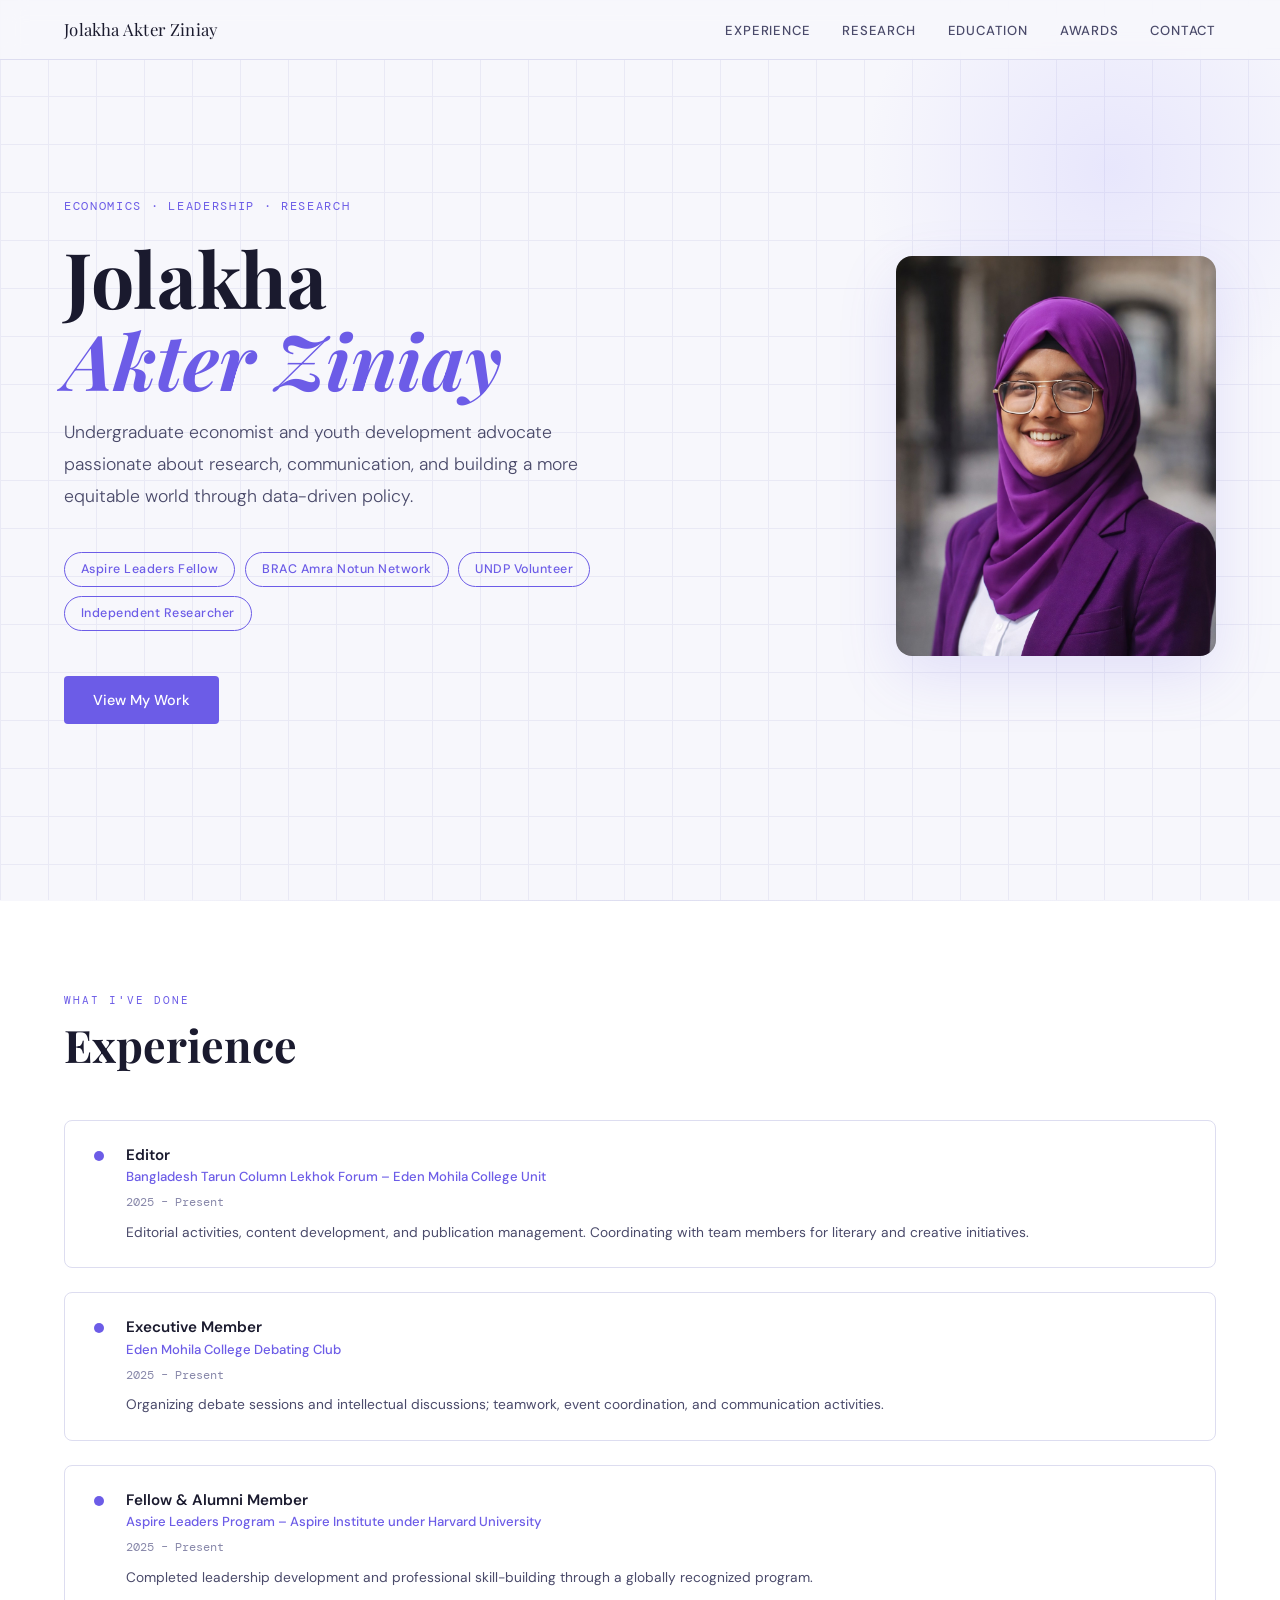
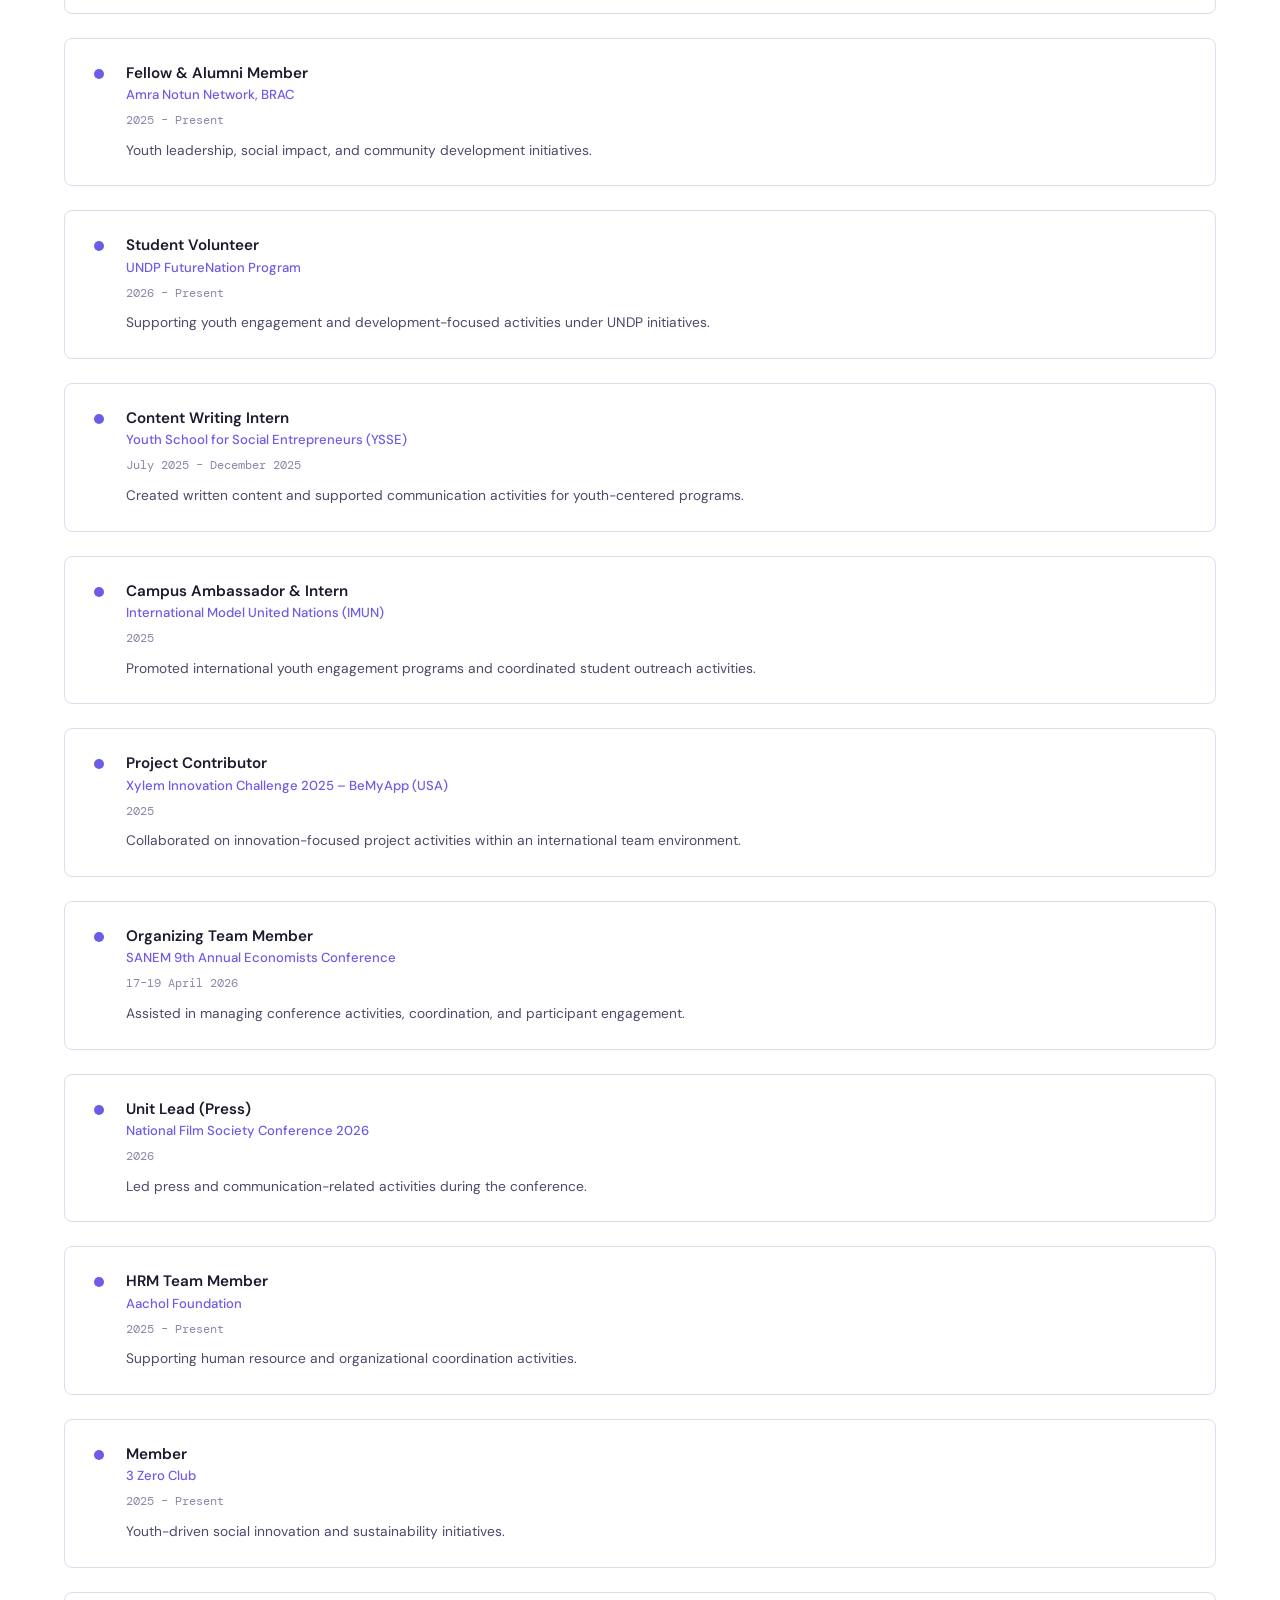
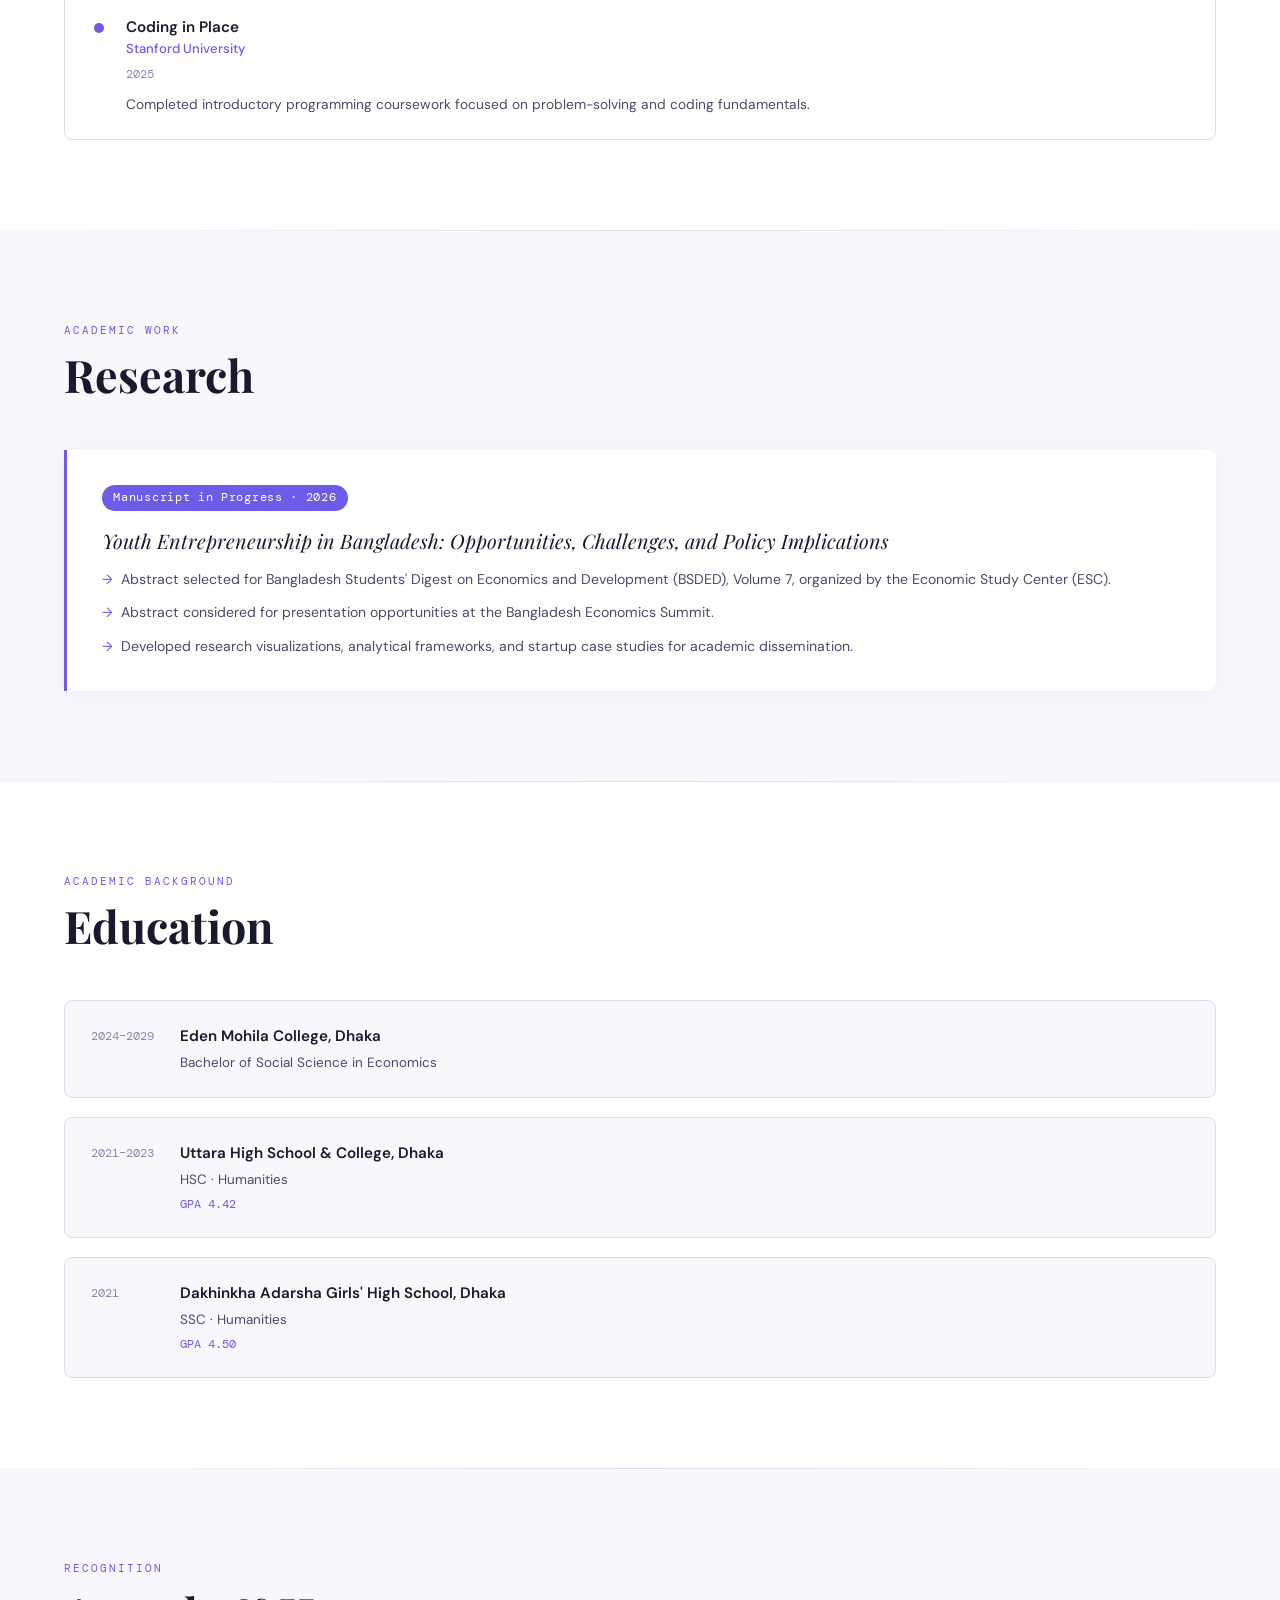
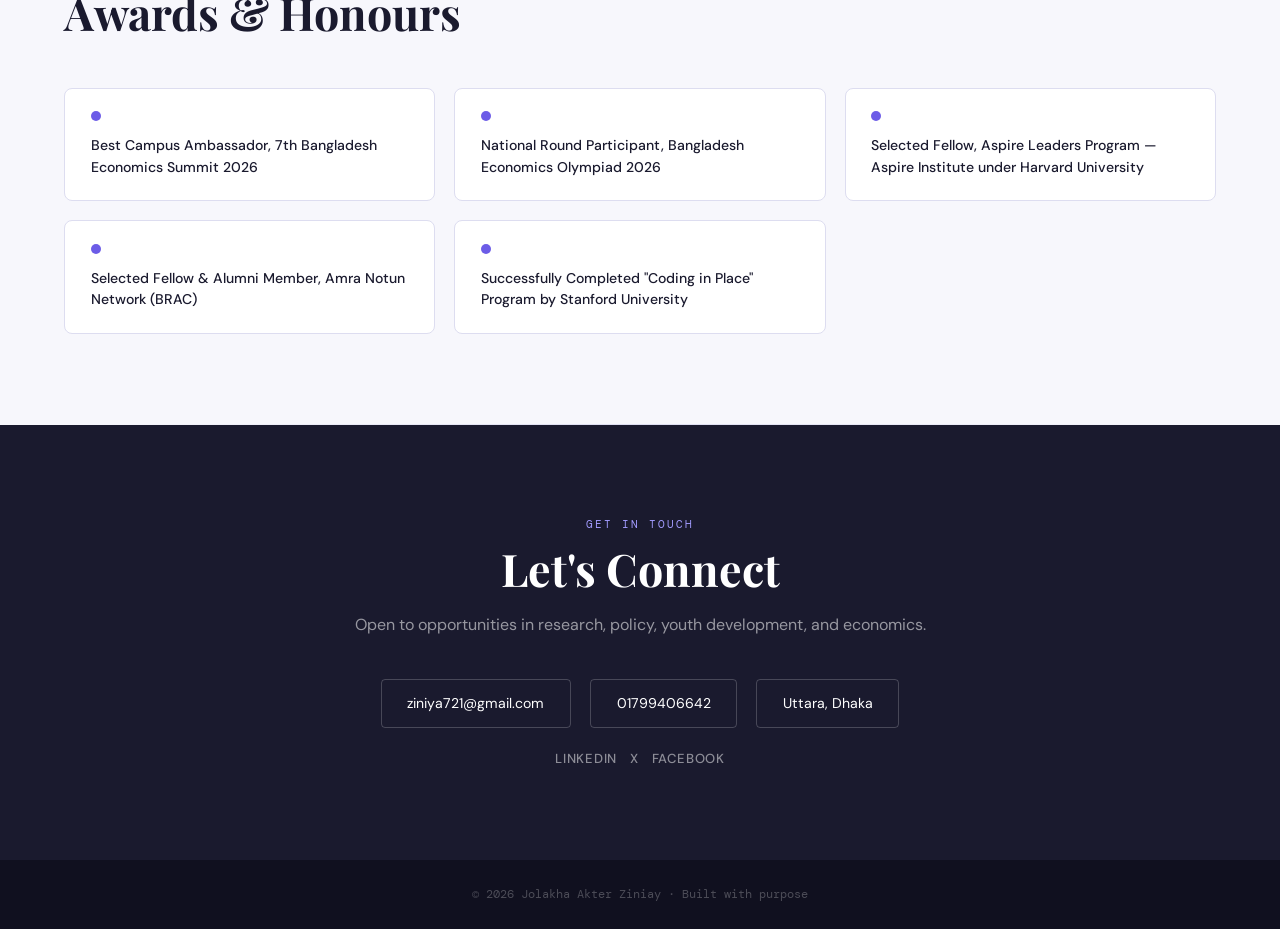
==== index.html @ 8eacd617 "update" ====
<!DOCTYPE html>
<html lang="en">

<head>
  <meta charset="UTF-8" />
  <meta name="viewport" content="width=device-width, initial-scale=1.0" />
  <title>Jolakha Akter Ziniay — Portfolio</title>
  <link
    href="https://fonts.googleapis.com/css2?family=Playfair+Display:ital,wght@0,400;0,700;1,400&family=DM+Sans:wght@300;400;500&family=DM+Mono:wght@400&display=swap"
    rel="stylesheet" />
  <link rel="stylesheet" href="styles.css">
</head>

<body>

  <!-- NAV -->
  <nav>
    <span class="nav-name">Jolakha Akter Ziniay</span>
    <ul class="nav-links">
      <li><a href="#experience">Experience</a></li>
      <li><a href="#research">Research</a></li>
      <li><a href="#education">Education</a></li>
      <li><a href="#awards">Awards</a></li>
      <li><a href="#contact">Contact</a></li>
    </ul>
  </nav>

  <!-- HERO -->
  <section id="hero">
    <div class="hero-bg-grid"></div>
    <div class="hero-accent-blob"></div>
    <div class="hero-content fade-in">
      <p class="hero-eyebrow">Economics · Leadership · Research</p>
      <h1 class="hero-name">Jolakha<br><em>Akter Ziniay</em></h1>
      <p class="hero-tagline">Undergraduate economist and youth development advocate passionate about research,
        communication, and building a more equitable world through data-driven policy.</p>
      <div class="hero-pills">
        <span class="pill">Aspire Leaders Fellow</span>
        <span class="pill">BRAC Amra Notun Network</span>
        <span class="pill">UNDP Volunteer</span>
        <span class="pill">Independent Researcher</span>
      </div>
      <a href="#experience" class="hero-cta">View My Work</a>
    </div>
    <div class="hero-image fade-in">
      <img src="asset/image.jpeg" alt="Jolakha Akter Ziniay">
    </div>
  </section>

  <div class="divider"></div>

  <!-- EXPERIENCE -->
  <section id="experience">
    <p class="section-label">What I've Done</p>
    <h2 class="section-title">Experience</h2>
    <div class="exp-grid">

      <div class="exp-card fade-in">
        <div class="exp-dot"></div>
        <div class="exp-body">
          <div class="exp-role">Editor</div>
          <div class="exp-org">Bangladesh Tarun Column Lekhok Forum – Eden Mohila College Unit</div>
          <div class="exp-date">2025 – Present</div>
          <div class="exp-desc">Editorial activities, content development, and publication management. Coordinating with
            team members for literary and creative initiatives.</div>
        </div>
      </div>

      <div class="exp-card fade-in">
        <div class="exp-dot"></div>
        <div class="exp-body">
          <div class="exp-role">Executive Member</div>
          <div class="exp-org">Eden Mohila College Debating Club</div>
          <div class="exp-date">2025 – Present</div>
          <div class="exp-desc">Organizing debate sessions and intellectual discussions; teamwork, event coordination,
            and communication activities.</div>
        </div>
      </div>

      <div class="exp-card fade-in">
        <div class="exp-dot"></div>
        <div class="exp-body">
          <div class="exp-role">Fellow & Alumni Member</div>
          <div class="exp-org">Aspire Leaders Program – Aspire Institute under Harvard University</div>
          <div class="exp-date">2025 – Present</div>
          <div class="exp-desc">Completed leadership development and professional skill-building through a globally
            recognized program.</div>
        </div>
      </div>

      <div class="exp-card fade-in">
        <div class="exp-dot"></div>
        <div class="exp-body">
          <div class="exp-role">Fellow & Alumni Member</div>
          <div class="exp-org">Amra Notun Network, BRAC</div>
          <div class="exp-date">2025 – Present</div>
          <div class="exp-desc">Youth leadership, social impact, and community development initiatives.</div>
        </div>
      </div>

      <div class="exp-card fade-in">
        <div class="exp-dot"></div>
        <div class="exp-body">
          <div class="exp-role">Student Volunteer</div>
          <div class="exp-org">UNDP FutureNation Program</div>
          <div class="exp-date">2026 – Present</div>
          <div class="exp-desc">Supporting youth engagement and development-focused activities under UNDP initiatives.
          </div>
        </div>
      </div>

      <div class="exp-card fade-in">
        <div class="exp-dot"></div>
        <div class="exp-body">
          <div class="exp-role">Content Writing Intern</div>
          <div class="exp-org">Youth School for Social Entrepreneurs (YSSE)</div>
          <div class="exp-date">July 2025 – December 2025</div>
          <div class="exp-desc">Created written content and supported communication activities for youth-centered
            programs.</div>
        </div>
      </div>

      <div class="exp-card fade-in">
        <div class="exp-dot"></div>
        <div class="exp-body">
          <div class="exp-role">Campus Ambassador & Intern</div>
          <div class="exp-org">International Model United Nations (IMUN)</div>
          <div class="exp-date">2025</div>
          <div class="exp-desc">Promoted international youth engagement programs and coordinated student outreach
            activities.</div>
        </div>
      </div>

      <div class="exp-card fade-in">
        <div class="exp-dot"></div>
        <div class="exp-body">
          <div class="exp-role">Project Contributor</div>
          <div class="exp-org">Xylem Innovation Challenge 2025 – BeMyApp (USA)</div>
          <div class="exp-date">2025</div>
          <div class="exp-desc">Collaborated on innovation-focused project activities within an international team
            environment.</div>
        </div>
      </div>

      <div class="exp-card fade-in">
        <div class="exp-dot"></div>
        <div class="exp-body">
          <div class="exp-role">Organizing Team Member</div>
          <div class="exp-org">SANEM 9th Annual Economists Conference</div>
          <div class="exp-date">17–19 April 2026</div>
          <div class="exp-desc">Assisted in managing conference activities, coordination, and participant engagement.
          </div>
        </div>
      </div>

      <div class="exp-card fade-in">
        <div class="exp-dot"></div>
        <div class="exp-body">
          <div class="exp-role">Unit Lead (Press)</div>
          <div class="exp-org">National Film Society Conference 2026</div>
          <div class="exp-date">2026</div>
          <div class="exp-desc">Led press and communication-related activities during the conference.</div>
        </div>
      </div>

      <div class="exp-card fade-in">
        <div class="exp-dot"></div>
        <div class="exp-body">
          <div class="exp-role">HRM Team Member</div>
          <div class="exp-org">Aachol Foundation</div>
          <div class="exp-date">2025 – Present</div>
          <div class="exp-desc">Supporting human resource and organizational coordination activities.</div>
        </div>
      </div>

      <div class="exp-card fade-in">
        <div class="exp-dot"></div>
        <div class="exp-body">
          <div class="exp-role">Member</div>
          <div class="exp-org">3 Zero Club</div>
          <div class="exp-date">2025 – Present</div>
          <div class="exp-desc">Youth-driven social innovation and sustainability initiatives.</div>
        </div>
      </div>

      <div class="exp-card fade-in">
        <div class="exp-dot"></div>
        <div class="exp-body">
          <div class="exp-role">Coding in Place</div>
          <div class="exp-org">Stanford University</div>
          <div class="exp-date">2025</div>
          <div class="exp-desc">Completed introductory programming coursework focused on problem-solving and coding
            fundamentals.</div>
        </div>
      </div>

    </div>
  </section>

  <div class="divider"></div>

  <!-- RESEARCH -->
  <section id="research">
    <p class="section-label">Academic Work</p>
    <h2 class="section-title">Research</h2>
    <div class="research-card fade-in">
      <span class="research-status">Manuscript in Progress · 2026</span>
      <p class="research-title">Youth Entrepreneurship in Bangladesh: Opportunities, Challenges, and Policy Implications
      </p>
      <ul class="research-points">
        <li>Abstract selected for Bangladesh Students' Digest on Economics and Development (BSDED), Volume 7, organized
          by the Economic Study Center (ESC).</li>
        <li>Abstract considered for presentation opportunities at the Bangladesh Economics Summit.</li>
        <li>Developed research visualizations, analytical frameworks, and startup case studies for academic
          dissemination.</li>
      </ul>
    </div>
  </section>

  <div class="divider"></div>

  <!-- EDUCATION -->
  <section id="education">
    <p class="section-label">Academic Background</p>
    <h2 class="section-title">Education</h2>
    <div class="edu-list">

      <div class="edu-item fade-in">
        <div class="edu-year">2024–2029</div>
        <div>
          <div class="edu-school">Eden Mohila College, Dhaka</div>
          <div class="edu-degree">Bachelor of Social Science in Economics</div>
        </div>
      </div>

      <div class="edu-item fade-in">
        <div class="edu-year">2021–2023</div>
        <div>
          <div class="edu-school">Uttara High School & College, Dhaka</div>
          <div class="edu-degree">HSC · Humanities</div>
          <div class="edu-gpa">GPA 4.42</div>
        </div>
      </div>

      <div class="edu-item fade-in">
        <div class="edu-year">2021</div>
        <div>
          <div class="edu-school">Dakhinkha Adarsha Girls' High School, Dhaka</div>
          <div class="edu-degree">SSC · Humanities</div>
          <div class="edu-gpa">GPA 4.50</div>
        </div>
      </div>

    </div>
  </section>

  <div class="divider"></div>

  <!-- AWARDS -->
  <section id="awards">
    <p class="section-label">Recognition</p>
    <h2 class="section-title">Awards & Honours</h2>
    <div class="awards-grid">
      <div class="award-card fade-in">
        <div class="award-icon"></div>
        <div class="award-text">Best Campus Ambassador, 7th Bangladesh Economics Summit 2026</div>
      </div>
      <div class="award-card fade-in">
        <div class="award-icon"></div>
        <div class="award-text">National Round Participant, Bangladesh Economics Olympiad 2026</div>
      </div>
      <div class="award-card fade-in">
        <div class="award-icon"></div>
        <div class="award-text">Selected Fellow, Aspire Leaders Program — Aspire Institute under Harvard University
        </div>
      </div>
      <div class="award-card fade-in">
        <div class="award-icon"></div>
        <div class="award-text">Selected Fellow & Alumni Member, Amra Notun Network (BRAC)</div>
      </div>
      <div class="award-card fade-in">
        <div class="award-icon"></div>
        <div class="award-text">Successfully Completed "Coding in Place" Program by Stanford University</div>
      </div>
    </div>
  </section>

  <div class="divider"></div>

  <!-- CONTACT -->
  <section id="contact">
    <p class="section-label">Get in Touch</p>
    <h2 class="section-title">Let's Connect</h2>
    <p class="contact-sub">Open to opportunities in research, policy, youth development, and economics.</p>
    <div class="contact-links">
      <a href="mailto:ziniya721@gmail.com" class="contact-link">ziniya721@gmail.com</a>
      <a href="tel:+8801799406642" class="contact-link">01799406642</a>
      <a href="#" class="contact-link">Uttara, Dhaka</a>
    </div>
    <div class="social-links">
      <a href="https://www.linkedin.com/in/jolakha-akter-ziniay-236973343/" class="social-link" aria-label="LinkedIn"
        target="_blank">LinkedIn</a>
      <a href="#" class="social-link" aria-label="Twitter / X">X</a>
      <a href="https://www.facebook.com/jolakha.akter.ziniay" class="social-link" aria-label="Facebook"
        target="_blank">Facebook</a>
    </div>
  </section>

  <footer>
    © 2026 Jolakha Akter Ziniay · Built with purpose
  </footer>

  <script>
    const observer = new IntersectionObserver((entries) => {
      entries.forEach(e => {
        if (e.isIntersecting) {
          e.target.classList.add('visible');
          observer.unobserve(e.target);
        }
      });
    }, { threshold: 0.1 });

    document.querySelectorAll('.fade-in').forEach(el => observer.observe(el));

    // Trigger hero immediately
    document.querySelector('#hero .fade-in').classList.add('visible');
  </script>
</body>

</html>
---- styles.css ----
*, *::before, *::after { box-sizing: border-box; margin: 0; padding: 0; }

:root {
  --ink:       #1a1a2e;
  --soft:      #4a4a6a;
  --muted:     #8888aa;
  --line:      #ddddf0;
  --accent:    #6c5ce7;
  --accent2:   #a29bfe;
  --bg:        #f7f7fc;
  --white:     #ffffff;
  --card:      #ffffff;
}

html { scroll-behavior: smooth; }

body {
  font-family: 'DM Sans', sans-serif;
  background: var(--bg);
  color: var(--ink);
  font-size: 16px;
  line-height: 1.7;
}

/* NAV */
nav {
  position: fixed; top: 0; left: 0; right: 0; z-index: 100;
  background: rgba(247,247,252,0.88);
  backdrop-filter: blur(12px);
  border-bottom: 1px solid var(--line);
  display: flex; align-items: center; justify-content: space-between;
  padding: 0 5%;
  height: 60px;
}
.nav-name {
  font-family: 'Playfair Display', serif;
  font-size: 1.05rem;
  color: var(--ink);
  letter-spacing: 0.02em;
}
.nav-links { display: flex; gap: 2rem; list-style: none; }
.nav-links a {
  text-decoration: none;
  font-size: 0.82rem;
  font-weight: 500;
  color: var(--soft);
  letter-spacing: 0.06em;
  text-transform: uppercase;
  transition: color 0.2s;
}
.nav-links a:hover { color: var(--accent); }

/* HERO */
#hero {
  min-height: 100vh;
  display: flex; align-items: center;
  padding: 80px 5% 60px;
  position: relative;
  overflow: hidden;
}
.hero-bg-grid {
  position: absolute; inset: 0; z-index: 0;
  background-image:
    linear-gradient(var(--line) 1px, transparent 1px),
    linear-gradient(90deg, var(--line) 1px, transparent 1px);
  background-size: 48px 48px;
  opacity: 0.5;
}
.hero-accent-blob {
  position: absolute; top: -80px; right: -80px;
  width: 500px; height: 500px; border-radius: 50%;
  background: radial-gradient(circle, var(--accent2) 0%, transparent 70%);
  opacity: 0.18; z-index: 0;
}
.hero-content { position: relative; z-index: 1; max-width: 640px; }
.hero-image {
  position: relative;
  z-index: 1;
  margin-left: auto;
  flex-shrink: 0;
}
.hero-image img {
  width: 320px;
  height: 400px;
  object-fit: cover;
  border-radius: 16px;
  box-shadow: 0 20px 60px rgba(108,92,231,0.15);
}
.hero-eyebrow {
  font-family: 'DM Mono', monospace;
  font-size: 0.75rem;
  color: var(--accent);
  letter-spacing: 0.14em;
  text-transform: uppercase;
  margin-bottom: 1.2rem;
}
.hero-name {
  font-family: 'Playfair Display', serif;
  font-size: clamp(2.8rem, 6vw, 5rem);
  line-height: 1.08;
  color: var(--ink);
  margin-bottom: 1rem;
}
.hero-name em {
  font-style: italic;
  color: var(--accent);
}
.hero-tagline {
  font-size: 1.1rem;
  color: var(--soft);
  font-weight: 300;
  max-width: 520px;
  margin-bottom: 2.5rem;
  line-height: 1.8;
}
.hero-pills { display: flex; flex-wrap: wrap; gap: 0.6rem; margin-bottom: 2.8rem; }
.pill {
  padding: 0.35rem 1rem;
  border: 1px solid var(--accent);
  border-radius: 100px;
  font-size: 0.78rem;
  color: var(--accent);
  font-weight: 500;
  letter-spacing: 0.04em;
}
.hero-cta {
  display: inline-flex; align-items: center; gap: 0.6rem;
  background: var(--accent);
  color: #fff;
  padding: 0.75rem 1.8rem;
  border-radius: 4px;
  text-decoration: none;
  font-weight: 500;
  font-size: 0.9rem;
  transition: background 0.2s, transform 0.2s;
}
.hero-cta:hover { background: #5a4bd1; transform: translateY(-2px); }

/* SECTIONS */
section { padding: 90px 5%; }
.section-label {
  font-family: 'DM Mono', monospace;
  font-size: 0.7rem;
  letter-spacing: 0.18em;
  text-transform: uppercase;
  color: var(--accent);
  margin-bottom: 0.5rem;
}
.section-title {
  font-family: 'Playfair Display', serif;
  font-size: clamp(1.8rem, 3.5vw, 2.8rem);
  color: var(--ink);
  margin-bottom: 3rem;
  line-height: 1.2;
}

/* EXPERIENCE */
#experience { background: var(--white); }
.exp-grid { display: grid; gap: 1.5rem; }
.exp-card {
  border: 1px solid var(--line);
  border-radius: 8px;
  padding: 1.5rem 1.8rem;
  background: var(--card);
  display: grid;
  grid-template-columns: auto 1fr;
  gap: 1rem 1.4rem;
  align-items: start;
  transition: border-color 0.2s, box-shadow 0.2s;
}
.exp-card:hover {
  border-color: var(--accent2);
  box-shadow: 0 4px 24px rgba(108,92,231,0.08);
}
.exp-dot {
  width: 10px; height: 10px; border-radius: 50%;
  background: var(--accent);
  margin-top: 6px;
  flex-shrink: 0;
}
.exp-role {
  font-weight: 600;
  font-size: 0.95rem;
  color: var(--ink);
  line-height: 1.4;
}
.exp-org {
  font-size: 0.82rem;
  color: var(--accent);
  font-weight: 500;
  margin-bottom: 0.3rem;
}
.exp-date {
  font-family: 'DM Mono', monospace;
  font-size: 0.72rem;
  color: var(--muted);
  margin-bottom: 0.5rem;
}
.exp-desc {
  font-size: 0.86rem;
  color: var(--soft);
  line-height: 1.65;
}

/* RESEARCH */
#research { background: var(--bg); }
.research-card {
  border-left: 3px solid var(--accent);
  padding: 2rem 2.2rem;
  background: var(--white);
  border-radius: 0 8px 8px 0;
  box-shadow: 0 2px 20px rgba(108,92,231,0.06);
}
.research-title {
  font-family: 'Playfair Display', serif;
  font-size: 1.25rem;
  font-style: italic;
  color: var(--ink);
  margin-bottom: 0.8rem;
  line-height: 1.4;
}
.research-status {
  display: inline-block;
  background: var(--accent);
  color: #fff;
  font-size: 0.72rem;
  padding: 0.2rem 0.7rem;
  border-radius: 100px;
  font-family: 'DM Mono', monospace;
  letter-spacing: 0.06em;
  margin-bottom: 1rem;
}
.research-points { list-style: none; display: flex; flex-direction: column; gap: 0.6rem; }
.research-points li {
  font-size: 0.88rem;
  color: var(--soft);
  padding-left: 1.2rem;
  position: relative;
}
.research-points li::before {
  content: '→';
  position: absolute; left: 0;
  color: var(--accent);
  font-size: 0.85rem;
}

/* EDUCATION */
#education { background: var(--white); }
.edu-list { display: flex; flex-direction: column; gap: 1.2rem; }
.edu-item {
  display: flex; align-items: flex-start; gap: 1.2rem;
  padding: 1.4rem 1.6rem;
  border: 1px solid var(--line);
  border-radius: 8px;
  background: var(--bg);
}
.edu-year {
  font-family: 'DM Mono', monospace;
  font-size: 0.72rem;
  color: var(--muted);
  min-width: 70px;
  margin-top: 3px;
}
.edu-school {
  font-weight: 600;
  color: var(--ink);
  font-size: 0.95rem;
}
.edu-degree {
  font-size: 0.84rem;
  color: var(--soft);
  margin-top: 0.15rem;
}
.edu-gpa {
  font-family: 'DM Mono', monospace;
  font-size: 0.72rem;
  color: var(--accent);
  margin-top: 0.2rem;
}

/* AWARDS */
#awards { background: var(--bg); }
.awards-grid { display: grid; grid-template-columns: repeat(auto-fill, minmax(280px, 1fr)); gap: 1.2rem; }
.award-card {
  background: var(--white);
  border: 1px solid var(--line);
  border-radius: 8px;
  padding: 1.4rem 1.6rem;
  transition: transform 0.2s, box-shadow 0.2s;
}
.award-card:hover {
  transform: translateY(-4px);
  box-shadow: 0 8px 32px rgba(108,92,231,0.1);
}
.award-icon {
  width: 10px;
  height: 10px;
  border-radius: 50%;
  background: var(--accent);
  margin-bottom: 0.9rem;
}
.award-text {
  font-size: 0.88rem;
  color: var(--ink);
  font-weight: 500;
  line-height: 1.5;
}

/* CONTACT */
#contact {
  background: var(--ink);
  color: #fff;
  text-align: center;
}
#contact .section-label { color: var(--accent2); }
#contact .section-title { color: #fff; margin-bottom: 1rem; }
.contact-sub {
  font-size: 1rem;
  color: rgba(255,255,255,0.55);
  margin-bottom: 2.5rem;
}
.contact-links { display: flex; gap: 1.2rem; justify-content: center; flex-wrap: wrap; }
.contact-link {
  display: inline-flex; align-items: center; gap: 0.5rem;
  padding: 0.75rem 1.6rem;
  border: 1px solid rgba(255,255,255,0.2);
  border-radius: 4px;
  color: #fff;
  text-decoration: none;
  font-size: 0.88rem;
  font-weight: 400;
  transition: background 0.2s, border-color 0.2s;
}
.contact-link:hover {
  background: rgba(255,255,255,0.08);
  border-color: var(--accent2);
}
.social-links {
  display: flex;
  gap: 0.8rem;
  justify-content: center;
  margin-top: 1.2rem;
}
.social-link {
  color: rgba(255,255,255,0.5);
  text-decoration: none;
  font-size: 0.82rem;
  font-weight: 500;
  letter-spacing: 0.06em;
  text-transform: uppercase;
  transition: color 0.2s;
}
.social-link:hover { color: var(--accent2); }

/* FOOTER */
footer {
  background: #10101f;
  text-align: center;
  padding: 1.5rem;
  font-size: 0.78rem;
  color: rgba(255,255,255,0.25);
  font-family: 'DM Mono', monospace;
}

/* DIVIDER */
.divider {
  height: 1px;
  background: linear-gradient(90deg, transparent, var(--line), transparent);
  margin: 0 5%;
}

/* FADE IN */
.fade-in { opacity: 0; transform: translateY(24px); transition: opacity 0.6s ease, transform 0.6s ease; }
.fade-in.visible { opacity: 1; transform: none; }

@media (max-width: 900px) {
  #hero { flex-direction: column; text-align: center; gap: 2rem; }
  .hero-content { max-width: 100%; }
  .hero-tagline { max-width: 100%; }
  .hero-pills { justify-content: center; }
  .hero-image { margin-left: 0; }
  .hero-image img { width: 240px; height: 300px; }
}

@media (max-width: 600px) {
  .nav-links { display: none; }
  .hero-name { font-size: 2rem; }
  .hero-image img { width: 180px; height: 220px; }
  section { padding: 60px 6%; }
  .exp-card { grid-template-columns: 1fr; gap: 0.5rem; }
  .exp-dot { display: none; }
  .edu-item { flex-direction: column; gap: 0.3rem; }
  .edu-year { min-width: auto; }
  .contact-link { width: 100%; justify-content: center; }
  .awards-grid { grid-template-columns: 1fr; }
}
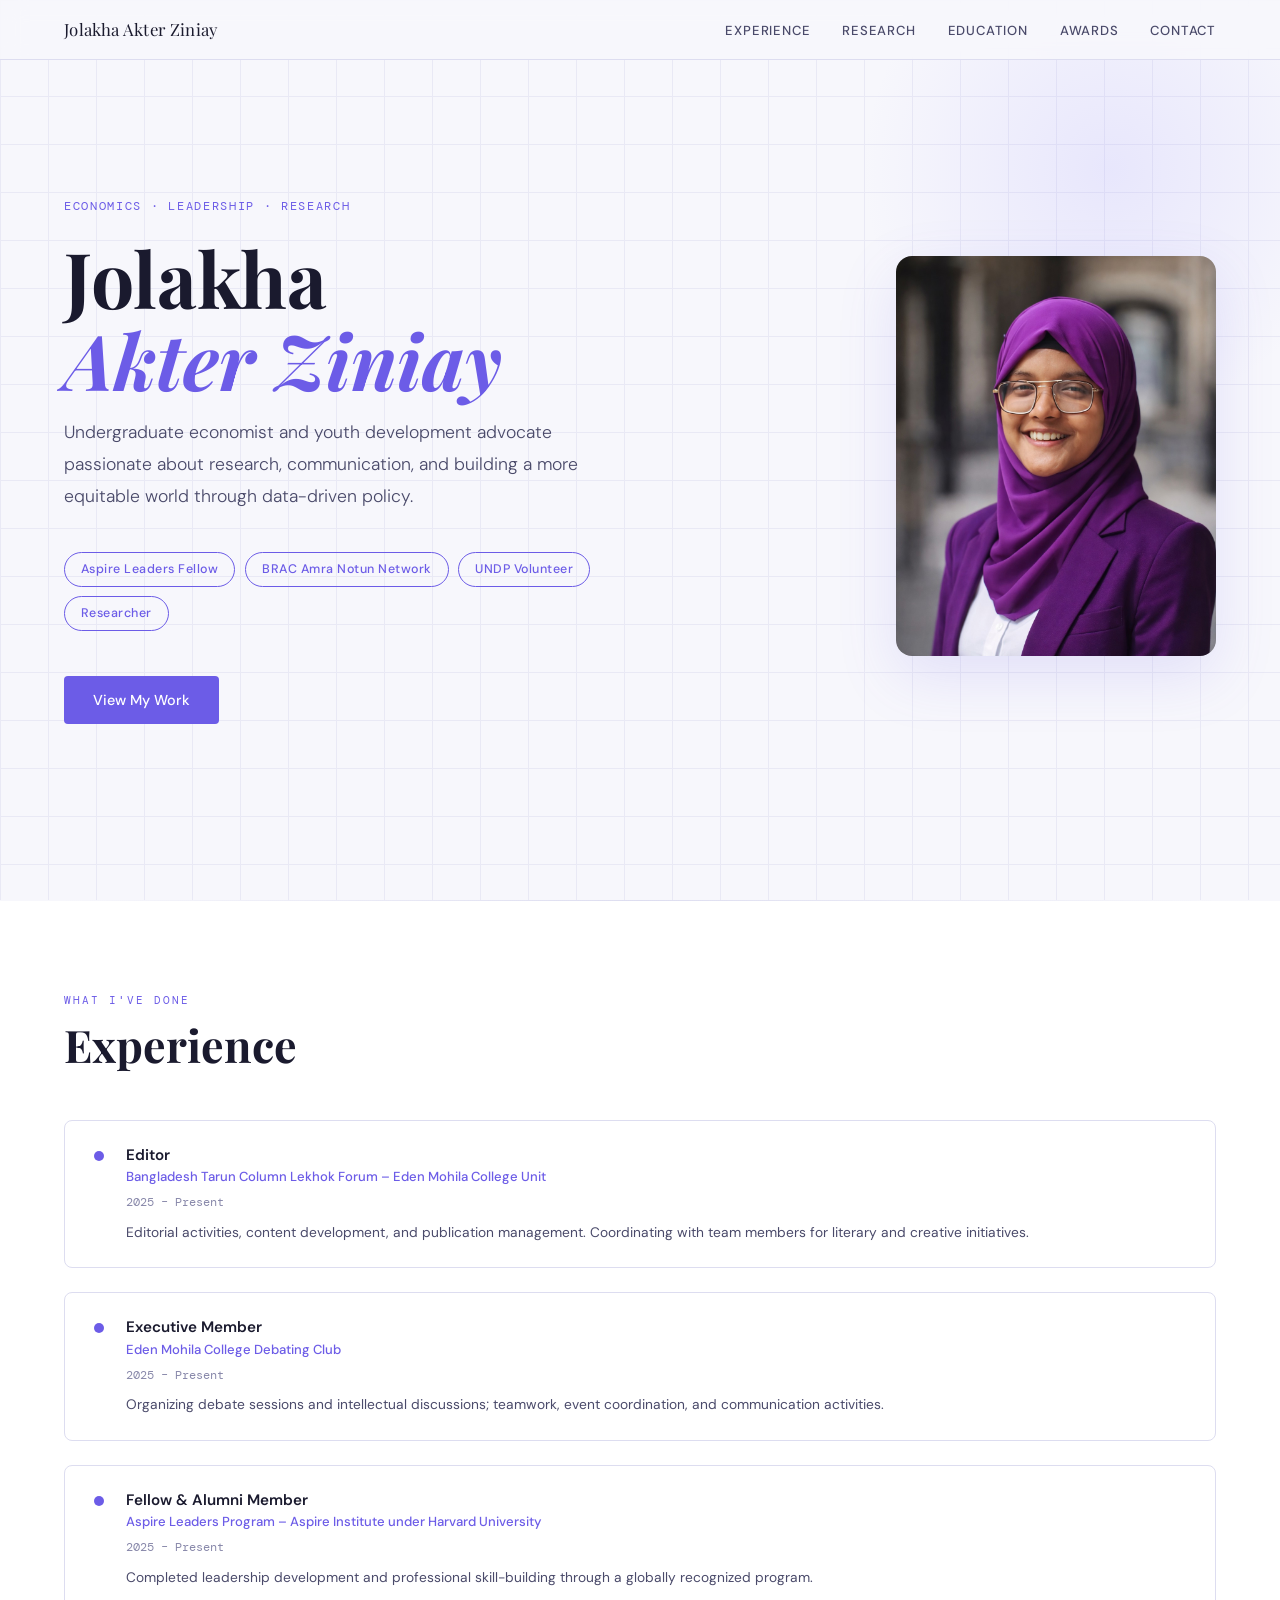
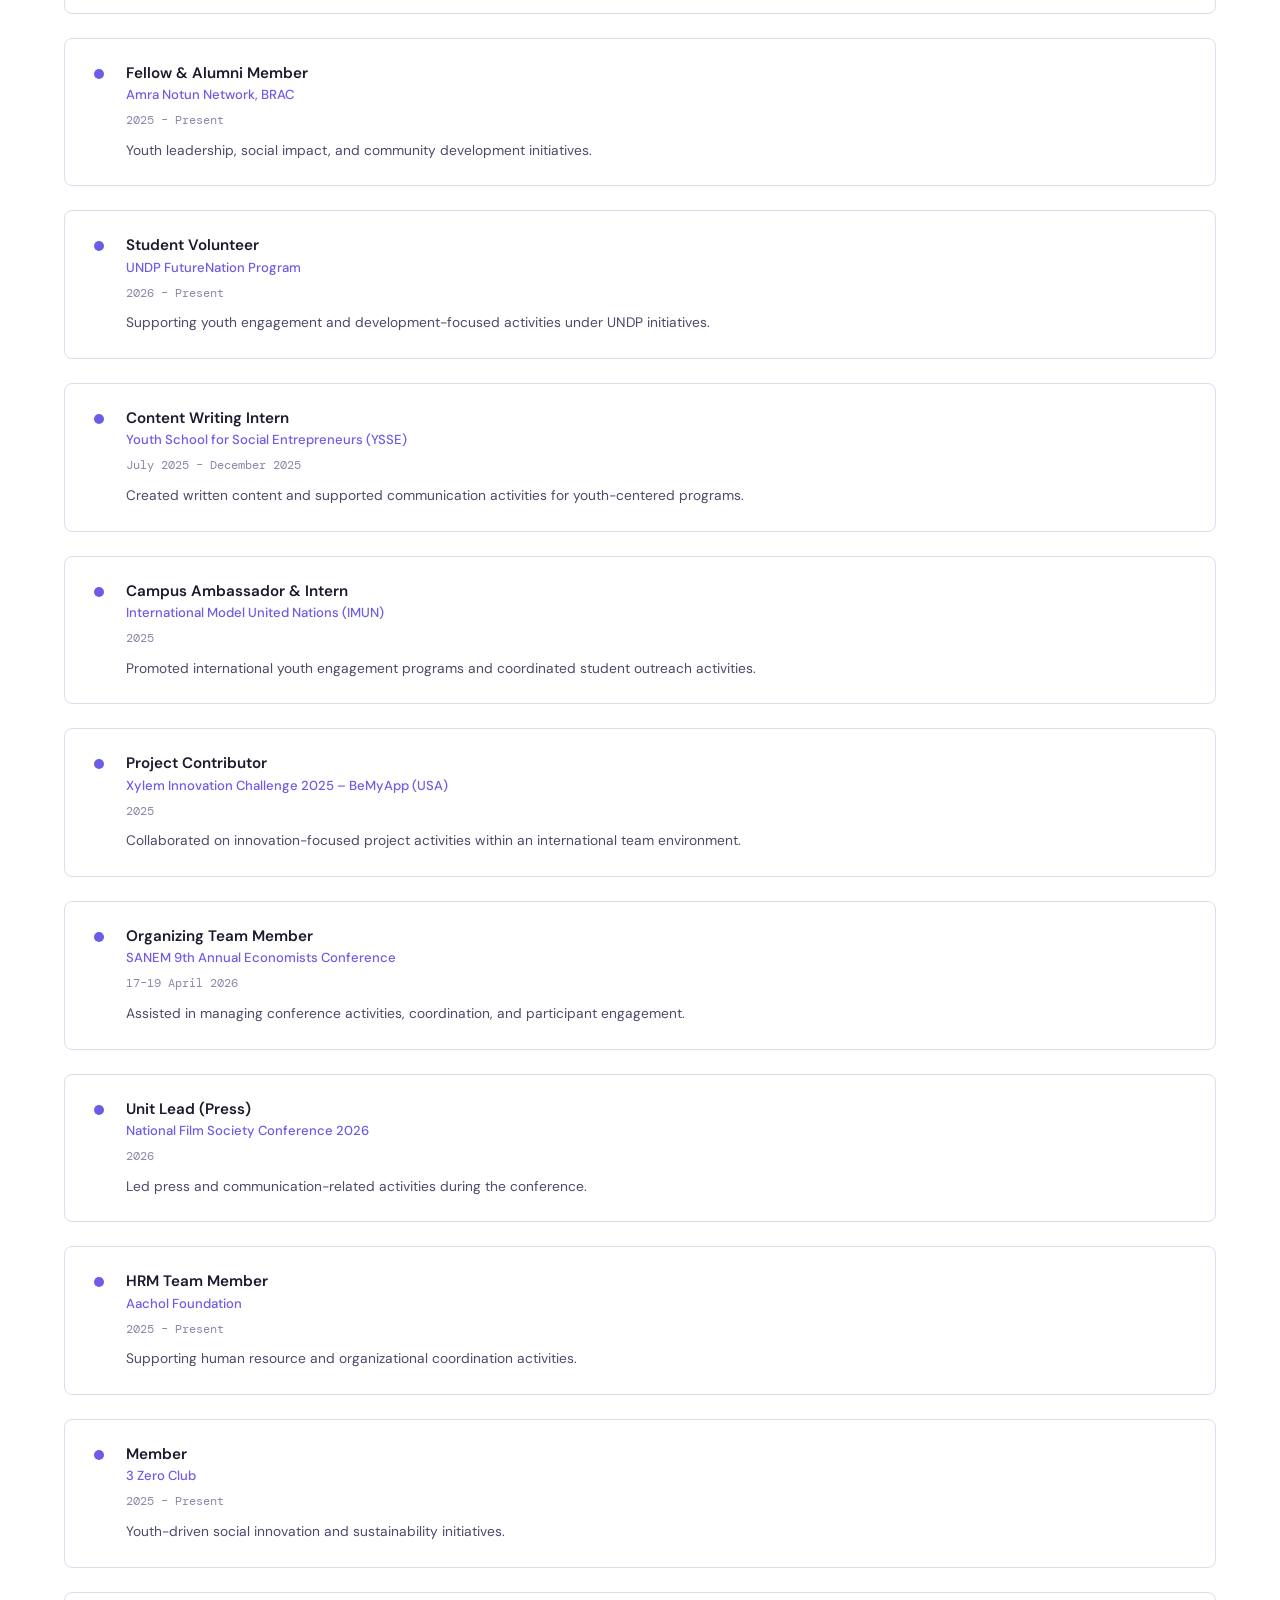
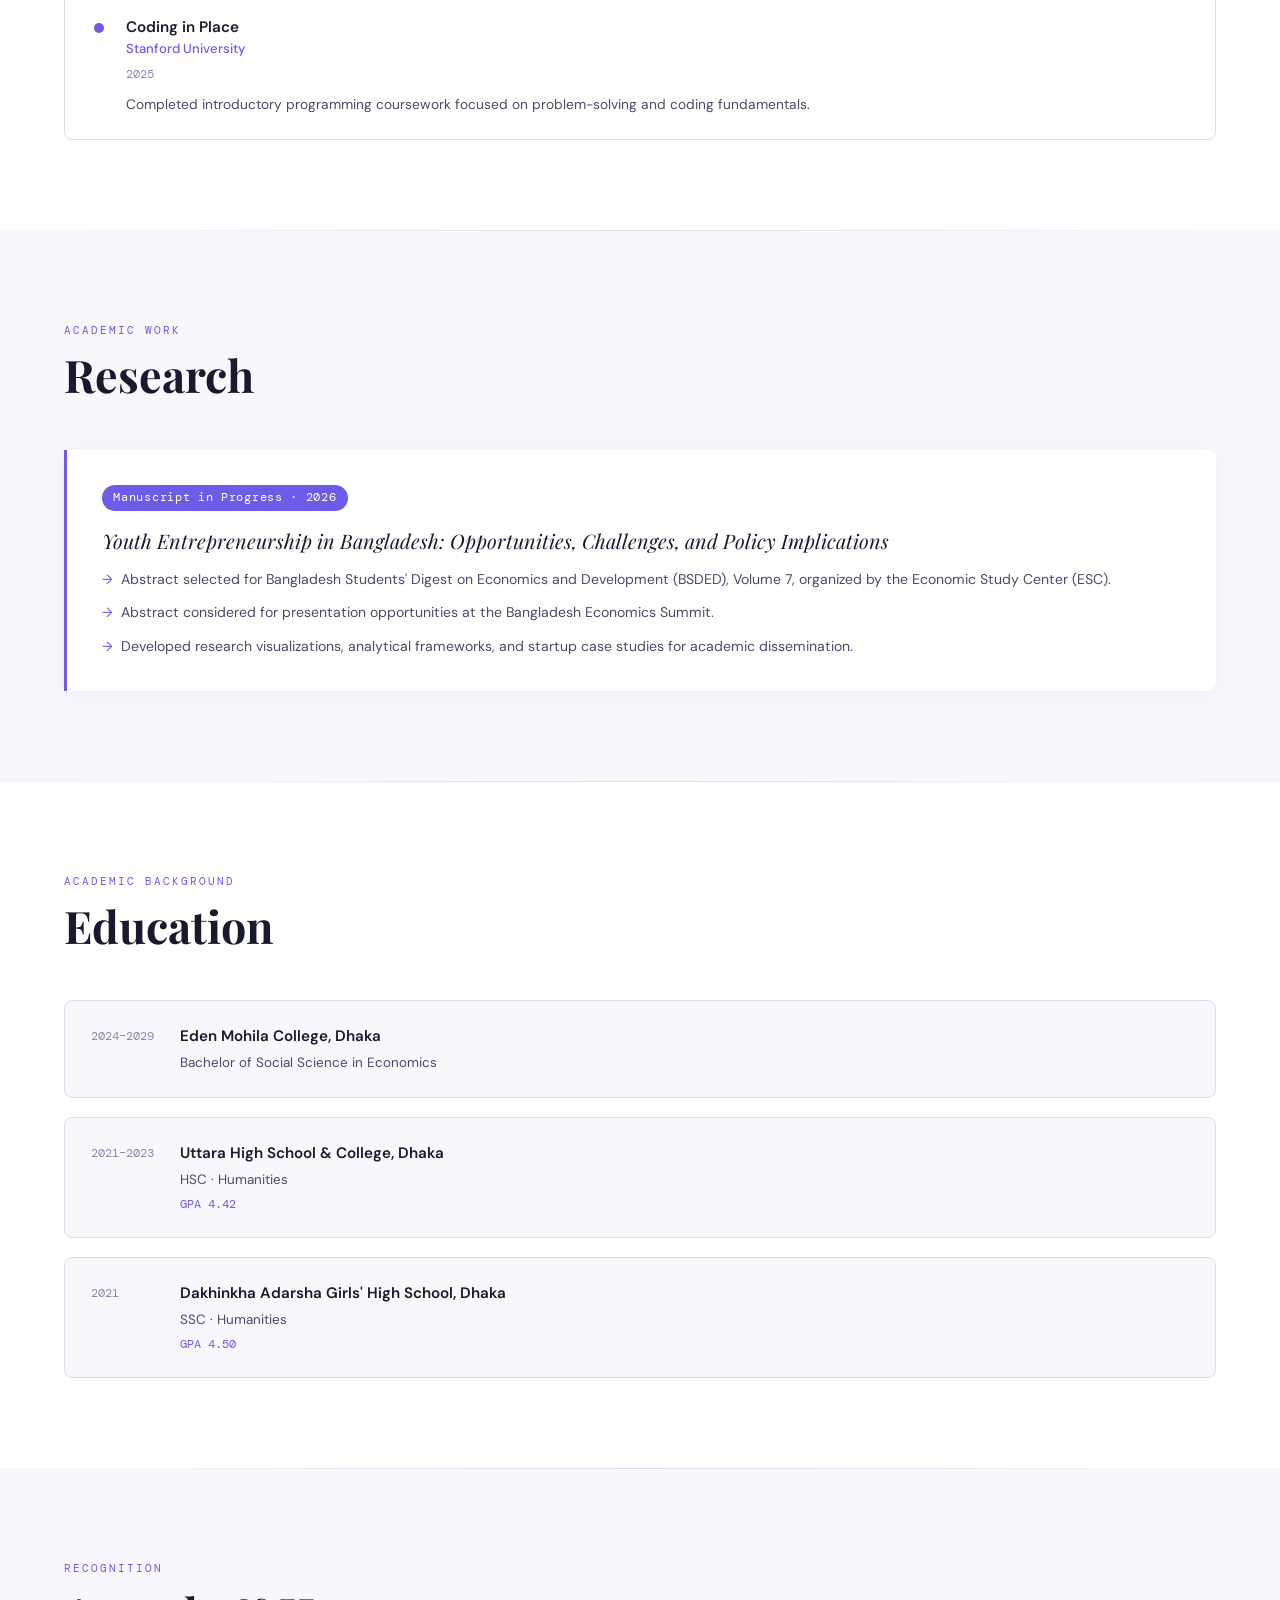
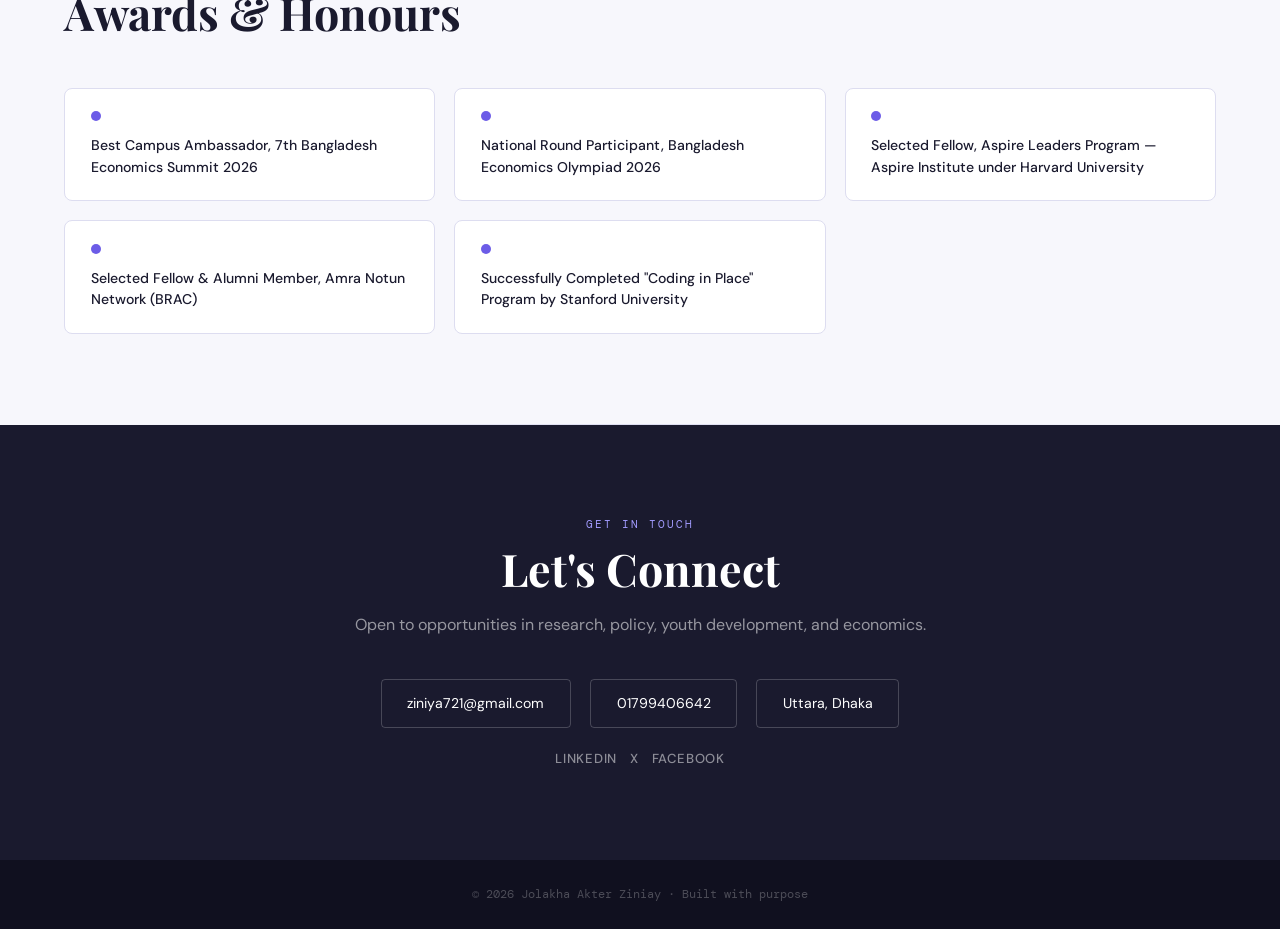
==== commit ee445e43: "some update" ====
--- a/index.html
+++ b/index.html
@@ -38,7 +38,7 @@
         <span class="pill">Aspire Leaders Fellow</span>
         <span class="pill">BRAC Amra Notun Network</span>
         <span class="pill">UNDP Volunteer</span>
-        <span class="pill">Independent Researcher</span>
+        <span class="pill">Researcher</span>
       </div>
       <a href="#experience" class="hero-cta">View My Work</a>
     </div>
